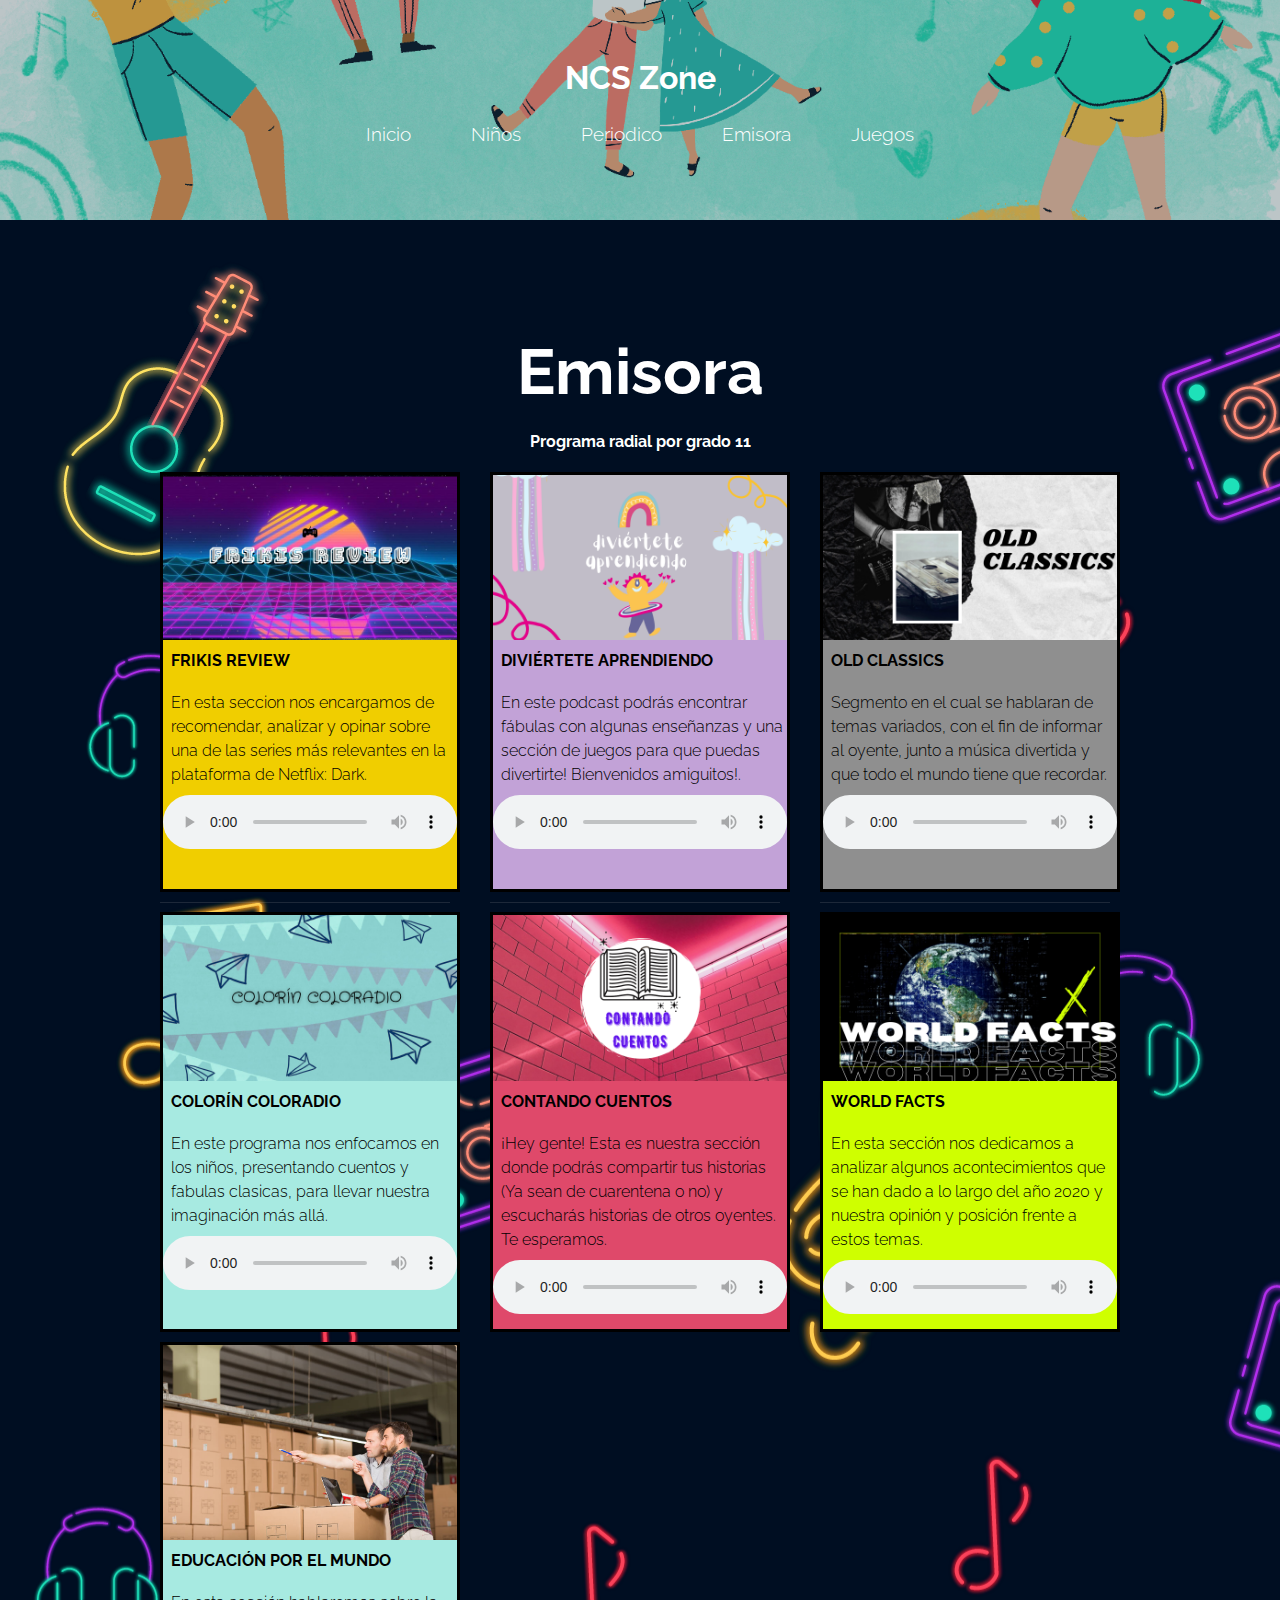
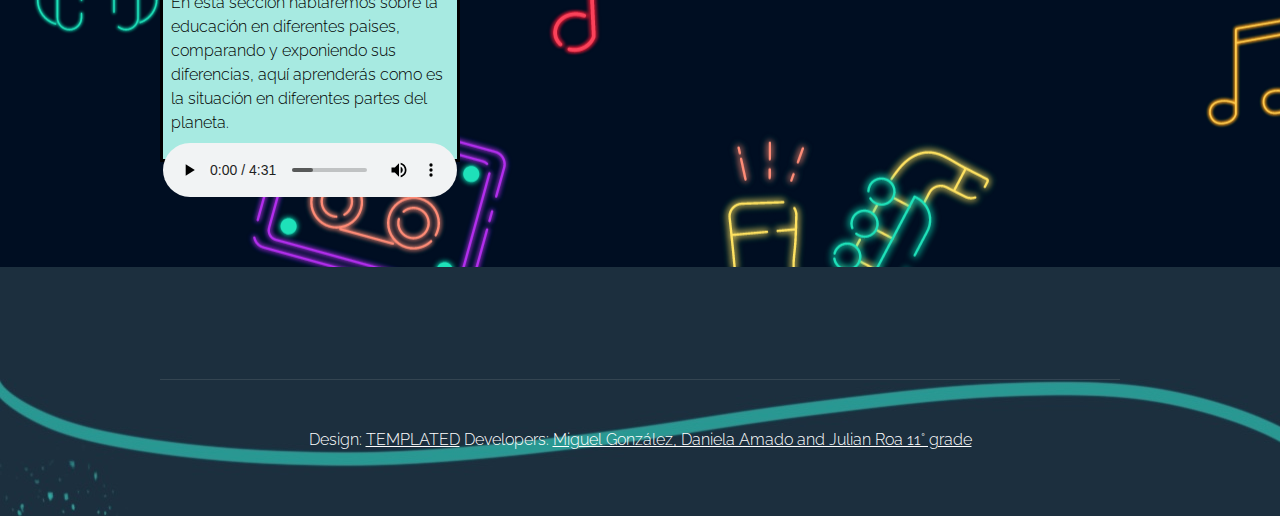
==== emisora.html @ d23f8a8c "quite un "al"" ====
<!DOCTYPE HTML>
<!--
	Horizons by TEMPLATED
	templated.co @templatedco
	Released for free under the Creative Commons Attribution 3.0 license (templated.co/license)
        Developer: Miguel Angel González Rodríguez
        Graphical Design: Daniela Amado Ramírez
-->
<html>
	<head>
		<title>NCS Zone</title>
		<link rel="icon" type="image/png" href="images/logo-nogales2-01.png" />
		<meta http-equiv="content-type" content="text/html; charset=utf-8" />
		<meta name="description" content="" />
		<meta name="keywords" content="" />
		<!--[if lte IE 8]><script src="css/ie/html5shiv.js"></script><![endif]-->
		<script src="js/jquery.min.js"></script>
		<script src="js/jquery.dropotron.min.js"></script>
		<script src="js/skel.min.js"></script>
		<script src="js/skel-layers.min.js"></script>
		<script src="js/init.js"></script>
		<noscript>
			<link rel="stylesheet" href="css/skel.css" />
			<link rel="stylesheet" href="css/style.css" />
		</noscript>
		<!--[if lte IE 8]><link rel="stylesheet" href="css/ie/v8.css" /><![endif]-->
	</head>
	<body class="left-sidebar">

		<!-- Header -->
			<div id="header">
				<div class="container">
						
					<!-- Logo -->
						<h1><a href="" id="logo">NCS Zone</a></h1>
					
					<!-- Nav -->
						<nav id="nav">
							<ul>
								<li><a href="https://ncszone.ml/">Inicio</a></li>
								<li><a href="niños">Niños</a></li>
								<li><a href="periodico">Periodico</a></li>
								<li><a href="emisora">Emisora</a></li>
								<li><a href="juegos">Juegos</a></li>
							</ul>
						</nav>

				</div>
			</div>

		<!-- Main -->
			<div id="main" class="wrapper style1" style="background: #fff url(../images/emisora.png);">
				<h2 align="center" style="font-size:4em; margin:0; color: #fff">Emisora</h2>
                                <h6 align="center" style="color: #fff">Programa radial por grado 11</h6>
				<div class="container">
					<div class="row">
						<div id="content" class="row">
                                                   <section class="6u" style="width:330px;">
                                                      <ul class="default">
                                                         <li>
                                                            <div style="background:#f0ce00; width:300px; height:420px; border: 3px solid; color: black;">
								    <img src="images/podcast1.png" style="width:294px">
                                                                    <h5 style="margin:0 0 1em 0.5em;">FRIKIS REVIEW</h5>
                                                                    <p style="margin:0 0 0.5em 0.5em;">En esta seccion nos encargamos de recomendar, analizar y opinar sobre una de las series más relevantes en la plataforma de Netflix: Dark.</p>
                                                                    <audio controls="" style="width:294px;">
                                                                       <source src="audios/frikis-review.mp3" type="audio/mp3">
                                                                    </audio>
						            </div>
                                                         </li>
                                                         <li>
                                                            <div style="background:#a7eae1; width:300px; height:420px; border: 3px solid; color: black;">
								    <img src="images/podcast4.png" style="width:294px">
                                                                    <h5 style="margin:0 0 1em 0.5em;">COLORÍN COLORADIO</h5>
                                                                    <p style="margin:0 0 0.5em 0.5em;">En este programa nos enfocamos en los niños, presentando cuentos y fabulas clasicas, para llevar nuestra imaginación más allá.</p>
                                                                    <audio controls="" style="width:294px;">
                                                                       <source src="audios/coloradio.mp3" type="audio/mp3">
                                                                    </audio>
						            </div>
                                                         </li>
                                                      </ul>
                                                   </section>
                                                   <section class="6u" style="width:330px;">
                                                      <ul class="default">
                                                         <li>
                                                            <div style="background:#c2a2d7; width:300px; height:420px; border: 3px solid; color: black;">
								    <img src="images/podcast2.png" style="width:294px">
                                                                    <h5 style="margin:0 0 1em 0.5em;">DIVIÉRTETE APRENDIENDO</h5>
                                                                    <p style="margin:0 0 0.5em 0.5em;">En este podcast podrás encontrar fábulas con algunas enseñanzas y una sección de juegos para que puedas divertirte! Bienvenidos amiguitos!.</p>
                                                                    <audio controls="" style="width:294px;">
                                                                       <source src="audios/diviertete-aprendiendo.mp3" type="audio/mp3">
                                                                    </audio>
						            </div>
                                                         </li>
                                                         <li>
                                                            <div style="background:#df496a; width:300px; height:420px; border: 3px solid; color: black;">
								    <img src="images/podcast5.png" style="width:294px">
                                                                    <h5 style="margin:0 0 1em 0.5em;">CONTANDO CUENTOS</h5>
                                                                    <p style="margin:0 0 0.5em 0.5em;">¡Hey gente! Esta es nuestra sección donde podrás compartir tus historias (Ya sean de cuarentena o no)  y escucharás historias de otros oyentes. Te esperamos.</p>
                                                                    <audio controls="" style="width:294px;">
                                                                       <source src="audios/cuentos.mp3" type="audio/mp3">
                                                                    </audio>
						            </div>
                                                         </li>
                                                      </ul>
                                                   </section>
                                                   <section class="6u" style="width:330px;">
                                                      <ul class="default">
                                                         <li>
                                                            <div style="background:#8f8f8f; width:300px; height:420px; border: 3px solid; color: black;">
								    <img src="images/podcast3.png" style="width:294px">
                                                                    <h5 style="margin:0 0 1em 0.5em;">OLD CLASSICS</h5>
                                                                    <p style="margin:0 0 0.5em 0.5em;">Segmento en el cual se hablaran de temas variados, con el fin de informar al oyente, junto a música divertida y que todo el mundo tiene que recordar.</p>
                                                                    <audio controls="" style="width:294px;">
                                                                       <source src="audios/classics.mp3" type="audio/mp3">
                                                                    </audio>
						            </div>
                                                         </li>
                                                         <li>
                                                            <div style="background:#cfff00; width:300px; height:420px; border: 3px solid; color: black;">
								    <img src="images/podcast6.png" style="width:294px">
                                                                    <h5 style="margin:0 0 1em 0.5em;">WORLD FACTS</h5>
                                                                    <p style="margin:0 0 0.5em 0.5em;">En esta sección nos dedicamos a analizar algunos acontecimientos que se han dado a lo largo del año 2020 y nuestra opinión y posición frente a estos temas.</p>
                                                                    <audio controls="" style="width:294px;">
                                                                       <source src="audios/world-facts.mp3" type="audio/mp3">
                                                                    </audio>
						            </div>
                                                         </li>
                                                      </ul>
                                                   </section>
                                                   <section class="6u" style="width:330px;">
                                                      <ul class="default">
                                                         <li>
                                                            <div style="background:#a7eae1; width:300px; height:420px; border: 3px solid; color: black;">
								    <img src="images/prueba.jpg" style="width:294px">
                                                                    <h5 style="margin:0 0 1em 0.5em;">EDUCACIÓN POR EL MUNDO</h5>
                                                                    <p style="margin:0 0 0.5em 0.5em;">En esta sección hablaremos sobre la educación en diferentes paises, comparando y exponiendo sus diferencias, aquí  aprenderás como es la situación en diferentes partes del planeta.</p>
                                                                    <audio controls="" style="width:294px;">
                                                                       <source src="audios/laura.mp3" type="audio/mp3">
                                                                    </audio>
						            </div>
                                                         </li>
                                                      </ul>
                                                   </section>
                                                </div>
					
					</div>
				</div>
			</div>

		<!-- Footer -->
			<div id="footer">
				<div class="container">

					<!-- Copyright -->
						<div class="copyright">
							Design: <a href="http://templated.co">TEMPLATED</a> Developers: <a>Miguel González, Daniela Amado and Julian Roa 11° grade</a>
						</div>

				</div>
			</div>

	</body>
</html>
---- css/skel.css ----
/* Resets (http://meyerweb.com/eric/tools/css/reset/ | v2.0 | 20110126 | License: none (public domain)) */

	html,body,div,span,applet,object,iframe,h1,h2,h3,h4,h5,h6,p,blockquote,pre,a,abbr,acronym,address,big,cite,code,del,dfn,em,img,ins,kbd,q,s,samp,small,strike,strong,sub,sup,tt,var,b,u,i,center,dl,dt,dd,ol,ul,li,fieldset,form,label,legend,table,caption,tbody,tfoot,thead,tr,th,td,article,aside,canvas,details,embed,figure,figcaption,footer,header,hgroup,menu,nav,output,ruby,section,summary,time,mark,audio,video{margin:0;padding:0;border:0;font-size:100%;font:inherit;vertical-align:baseline;}article,aside,details,figcaption,figure,footer,header,hgroup,menu,nav,section{display:block;}body{line-height:1;}ol,ul{list-style:none;}blockquote,q{quotes:none;}blockquote:before,blockquote:after,q:before,q:after{content:'';content:none;}table{border-collapse:collapse;border-spacing:0;}body{-webkit-text-size-adjust:none}

/* Box Model */

	*, *:before, *:after {
		-moz-box-sizing: border-box;
		-webkit-box-sizing: border-box;
		box-sizing: border-box;
	}

/* Container */

	body {
		/* min-width: (containers) */
		min-width: 1200px;
	}

	.container {
		margin-left: auto;
		margin-right: auto;
		
		/* width: (containers) */
		width: 1200px;
	}

	/* Modifiers */
	
		.container.small {
			/* width: (containers) * 0.75; */
			width: 900px;
		}

		.container.big {
			width: 100%;

			/* max-width: (containers) * 1.25; */
			max-width: 1500px;

			/* min-width: (containers); */
			min-width: 1200px;
		}

/* Grid */

	.\31 2u { width: 100% }
	.\31 1u { width: 91.6666666667% }
	.\31 0u { width: 83.3333333333% }
	.\39 u { width: 75% }
	.\38 u { width: 66.6666666667% }
	.\37 u { width: 58.3333333333% }
	.\36 u { width: 50% }
	.\35 u { width: 41.6666666667% }
	.\34 u { width: 33.3333333333% }
	.\33 u { width: 25% }
	.\32 u { width: 16.6666666667% }
	.\31 u { width: 8.3333333333% }
	.\-11u { margin-left: 91.6666666667% }
	.\-10u { margin-left: 83.3333333333% }
	.\-9u { margin-left: 75% }
	.\-8u { margin-left: 66.6666666667% }
	.\-7u { margin-left: 58.3333333333% }
	.\-6u { margin-left: 50% }
	.\-5u { margin-left: 41.6666666667% }
	.\-4u { margin-left: 33.3333333333% }
	.\-3u { margin-left: 25% }
	.\-2u { margin-left: 16.6666666667% }
	.\-1u { margin-left: 8.3333333333% }

	/* Rows */

		.row > * {
			float: left;
		}

		.row:after {
			content: '';
			display: block;
			clear: both;
			height: 0;
		}

		.row:first-child > * {
			padding-top: 0 !important;
		}

		/* Normal */

			.row > * {
				/* padding-left: (gutters) */
				padding-left: 40px;
			}

			.row + .row > * {
				/* padding: (gutters) 0 0 (gutters) */
				padding: 40px 0 0 40px;
			}

			.row {
				/* margin-left: -(gutters) */
				margin-left: -40px;
			}

		/* Flush */

			.row.flush > * {
				padding-left: 0;
			}

			.row + .row.flush > * {
				padding: 0;
			}

			.row.flush {
				margin-left: 0;
			}

		/* Quarter */

			.row.quarter > * {
				/* padding-left: (gutters * 0.25) */
				padding-left: 10px;
			}

			.row + .row.quarter > * {
				/* padding: (gutters * 0.25) 0 0 (gutters * 0.25) */
				padding: 10px 0 0 10px;
			}

			.row.quarter {
				/* margin-left: -(gutters * 0.25) */
				margin-left: -10px;
			}

		/* Half */

			.row.half > * {
				/* padding-left: (gutters * 0.5) */
				padding-left: 20px;
			}

			.row + .row.half > * {
				/* padding: (gutters * 0.5) 0 0 (gutters * 0.5) */
				padding: 20px 0 0 20px;
			}

			.row.half {
				/* margin-left: -(gutters * 0.5) */
				margin-left: -20px;
			}

		/* One and (a) Half */

			.row.oneandhalf > * {
				/* padding-left: (gutters * 1.5) */
				padding-left: 60px;
			}

			.row + .row.oneandhalf > * {
				/* padding: (gutters * 1.5) 0 0 (gutters * 1.5) */
				padding: 60px 0 0 60px;
			}

			.row.oneandhalf {
				/* margin-left: -(gutters * 1.5) */
				margin-left: -60px;
			}

		/* Double */

			.row.double > * {
				/* padding-left: (gutters * 2) */
				padding-left: 80px;
			}

			.row + .row.double > * {
				/* padding: (gutters * 2) 0 0 (gutters * 2) */
				padding: 80px 0 0 80px;
			}

			.row.double {
				/* margin-left: -(gutters * 2) */
				margin-left: -80px;
			}
---- css/style.css ----
/*
	Horizons by TEMPLATED
	templated.co @templatedco
	Released for free under the Creative Commons Attribution 3.0 license (templated.co/license)
*/
@import url("font-awesome.min.css");
@import url("http://fonts.googleapis.com/css?family=Raleway:100,200,300,400,500,600,700,800,900");

/* Basic */

	body {
		background: #222833;
	}

	body, input, select, textarea {
		color: #555555;
		font-family: 'Raleway', sans-serif;
		font-size: 13pt;
		font-weight: 300;
		line-height: 1.75em;
	}

	a {
		color: #3ac984;
		text-decoration: underline;
	}

		a:hover {
			text-decoration: none;
		}

	strong, b {
		font-weight: 700;
	}

	em, i {
		font-style: italic;
	}

	p, ul, ol, dl, table, blockquote {
		margin: 0 0 2em 0;
	}

	h1, h2, h3, h4, h5, h6 {
		color: inherit;
		font-weight: 700;
		line-height: 1.75em;
		margin-bottom: 1em;
	}

		h1 a, h2 a, h3 a, h4 a, h5 a, h6 a {
			color: inherit;
			text-decoration: none;
		}

	h2 {
		font-size: 1.5em;
	}

	h3 {
		font-size: 1.25em;
	}

	sub {
		font-size: 0.8em;
		position: relative;
		top: 0.5em;
	}

	sup {
		font-size: 0.8em;
		position: relative;
		top: -0.5em;
	}

	hr {
		border-top: solid 1px #888888;
		border: 0;
		margin-bottom: 1.5em;
	}

	blockquote {
		border-left: solid 0.5em #888888;
		font-style: italic;
		padding: 1em 0 1em 2em;
	}

	section.special, article.special {
		text-align: center;
	}

	header.major {
		padding-bottom: 4em;
	}

	header h2 {
		margin: 0;
		padding: 0;
		font-size: 3em;
		font-weight: 600;
	}

	header .byline {
		font-size: 1.6em;
	}

	footer > :last-child {
		margin-bottom: 0;
	}

	footer.major {
		padding-top: 3em;
	}

/* Form */

	input[type="text"],
	input[type="password"],
	input[type="email"],
	textarea {
		-moz-appearance: none;
		-webkit-appearance: none;
		-o-appearance: none;
		-ms-appearance: none;
		appearance: none;
		background: none;
		border: solid 1px #888888;
		color: inherit;
		display: block;
		outline: 0;
		padding: 0.75em;
		text-decoration: none;
		width: 100%;
	}

		input[type="text"]:focus,
		input[type="password"]:focus,
		input[type="email"]:focus,
		textarea:focus {
			border-color: #3ac984;
		}

	input[type="text"],
	input[type="password"],
	input[type="email"] {
		line-height: 1em;
	}

	::-webkit-input-placeholder {
		color: inherit;
		opacity: 0.5;
		position: relative;
		top: 3px;
	}

	:-moz-placeholder {
		color: inherit;
		opacity: 0.5;
	}

	::-moz-placeholder {
		color: inherit;
		opacity: 0.5;
	}

	:-ms-input-placeholder {
		color: inherit;
		opacity: 0.5;
	}

	.formerize-placeholder {
		color: rgba(85, 85, 85, 0.5) !important;
	}
/* Prueba */
        .cabeza{
		background: #333333 url("../images/fondo.GIF") no-repeat;
        }
        .segundo{
		background: #ececec url("../images/fondo2.jpg");
		padding: 6em 0;
		text-align: center;
        }
        .tercero{
		background: #fff url("../images/fondo1.jpg") no-repeat;
        }
        .copy{
		background: #ececec url("../images/fondo3.jpg") no-repeat;
        }
/* Image */

	.image {
		border: 0;
		position: relative;
	}

		.image.fit {
			display: block;
		}

			.image.fit img {
				display: block;
				width: 100%;
			}

		.image.feature {
			display: block;
			margin: 0 0 2em 0;
		}

			.image.feature img {
				display: block;
				width: 100%;
			}

/* Icon */

	.icon {
		position: relative;
	}

		.icon:before {
			content: "";
			-moz-osx-font-smoothing: grayscale;
			-webkit-font-smoothing: antialiased;
			font-family: FontAwesome;
			font-style: normal;
			font-weight: normal;
			text-transform: none !important;
		}

		.icon > .label {
			display: none;
		}

/* Lists */

	ol.default {
		list-style: decimal;
		padding-left: 1.25em;
	}

		ol.default li {
			padding-left: 0.25em;
		}

	ul {
		margin: 0;
		padding: 0;
	}

		ul.default {
			list-style: none;
		}

			ul.default li {
				display: block;
				padding: 0.60em 0;
				border-top: 1px solid;
				border-color: rgba(192, 192, 192, 0.15);
			}

			ul.default > :first-child {
				padding-top: 0;
				border-top: none;
			}

		ul.icons {
			cursor: default;
		}

			ul.icons li {
				display: inline-block;
				line-height: 1em;
				padding-left: 0.5em;
			}

				ul.icons li:first-child {
					padding-left: 0;
				}

		ul.actions {
			cursor: default;
		}

			ul.actions:last-child {
				margin-bottom: 0;
			}

			ul.actions li {
				display: inline-block;
				padding: 0 0 0 1.5em;
			}

				ul.actions li:first-child {
					padding: 0;
				}

			ul.actions.vertical li {
				display: block;
				padding: 1.5em 0 0 0;
			}

				ul.actions.vertical li:first-child {
					padding: 0;
				}

		ul.contact li {
			padding: 1.05em 0;
			border-top: 1px solid;
			border-color: rgba(192, 192, 192, 0.15);
		}

			ul.contact li > span {
				display: inline-block;
			}

			ul.contact li .address, ul.contact li .mail, ul.contact li .phone {
				float: left;
				width: 100px;
				font-weight: 600;
			}

		ul.contact > :first-child {
			padding-top: 0;
			border-top: none;
		}

		ul.style li {
			clear: both;
			display: block;
			padding-top: 3em;
		}

		ul.style > :first-child {
			padding-top: 0;
		}

		ul.style h3 {
			display: block;
			margin: 0;
			padding-bottom: 0.50em;
			font-size: 1.1em;
			font-weight: 700;
			color: #404040;
		}

		ul.style .fa {
			float: left;
			display: inline-block;
			width: 80px;
			height: 80px;
			margin-right: 1em;
			background: #3ac984;
			line-height: 80px;
			text-align: center;
			border-radius: 10px;
			font-size: 2em;
			color: white;
		}

		ul.list {
			list-style: none;
		}

			ul.list li {
				display: block;
				padding: 0.60em 0;
				border-top: 1px solid;
				border-color: red;
			}

			ul.list > :first-child {
				padding-top: 0;
				border-top: none;
			}

/* Tables */

	table {
		width: 100%;
	}

		table.default {
			width: 100%;
		}

			table.default tbody tr {
				border-bottom: solid 1px #888888;
			}

			table.default td {
				padding: 0.5em 1em 0.5em 1em;
			}

			table.default th {
				font-weight: 700;
				padding: 0.5em 1em 0.5em 1em;
				text-align: left;
			}

			table.default thead {
				background: #555555;
				color: #fff;
			}

/* Button */

	input[type="submit"],
	input[type="reset"],
	input[type="button"],
	.button {
		-moz-appearance: none;
		-webkit-appearance: none;
		-o-appearance: none;
		-ms-appearance: none;
		appearance: none;
		-moz-transition: background-color 0.2s ease-in-out;
		-webkit-transition: background-color 0.2s ease-in-out;
		-o-transition: background-color 0.2s ease-in-out;
		-ms-transition: background-color 0.2s ease-in-out;
		transition: background-color 0.2s ease-in-out;
		background: #24e0b8;
		border-radius: 40px;
		border: 0;
		color: white;
		cursor: pointer;
		display: inline-block;
		padding: 0.80em 2em;
		text-align: center;
		text-decoration: none;
		font-size: 1.4em;
		font-weight: 600;
		min-width: 10em;
	}

		input[type="submit"]:hover,
		input[type="reset"]:hover,
		input[type="button"]:hover,
		.button:hover {
			background-color: #32b777;
		}

		input[type="submit"].fit,
		input[type="reset"].fit,
		input[type="button"].fit,
		.button.fit {
			width: 100%;
		}

		input[type="submit"].small,
		input[type="reset"].small,
		input[type="button"].small,
		.button.small {
			font-size: 0.8em;
		}

/* Wrapper */

	.wrapper.style1 {
		background: #fff url("../images/emisora.png") no-repeat;
	}

	.wrapper.style2 {
		background: #ececec;
		padding: 6em 0;
		text-align: center;
	}

	.wrapper.style3 {
		padding: 2em 0 3.5em 0;
		background: #ececec;
	}

		.wrapper.style3 span {
			display: inline-block;
			padding-top: 0.80em;
			font-size: 2em;
			font-weight: 600;
		}

		.wrapper.style3 .button {
			float: right;
		}

/* Header */

	#header {
		background: #333333 url("../images/fondo.GIF") no-repeat;
		background-size: cover;
		color: #fff;
		padding: 6em 0;
		text-align: center;
		background-position: 0% 65%;
		position: relative;
	}

		#header:before {
			content: '';
			position: absolute;
			left: 0;
			top: 0;
			width: 100%;
			height: 100%;
			background: rgba(16, 32, 48, 0.25);
		}

		#header > * {
			position: relative;
			z-index: 1;
		}

	.homepage #header {
		padding: 8em 0;
		background-position: center;
	}

	#logo {
		font-size: 2em;
	}

	#nav > ul {
		margin: 0;
	}

		#nav > ul > li {
			border-radius: 10px 10px 0 0;
			display: inline-block;
			margin-left: 0.5em;
			padding: 0.5em 1.5em;
		}

			#nav > ul > li a {
				color: #FFF;
				text-decoration: none;
				font-size: 1.2em;
			}

			#nav > ul > li:first-child {
				margin-left: 0;
			}

			#nav > ul > li:hover a {
				color: #fff;
			}

			#nav > ul > li.active {
				background: #3ac984;
			}

				#nav > ul > li.active a {
					color: white;
				}

			#nav > ul > li > ul {
				display: none;
			}

/* Dropotron */

	.dropotron {
		margin-top: -2px;
		background: #3ac984;
		border-radius: 10px;
		color: white;
		min-width: 12em;
		padding: 1em 0;
	}

		.dropotron > li {
			line-height: 2em;
			padding: 0 1em;
		}

			.dropotron > li > a {
				color: #FFF;
				text-decoration: none;
			}

			.dropotron > li.active > a, .dropotron > li:hover > a {
				color: #FFF;
			}

		.dropotron.level-0 {
			border-radius: 0 10px 10px 10px;
			font-size: 1em;
		}

/* Banner */

	#banner {
		text-align: center;
		padding: 4em 0 0 0;
	}

		#banner .major h2 {
			font-size: 3.5em;
		}

		#banner .major .byline {
			display: block;
			margin: 0em 2em;
			line-height: 1.6em;
			font-size: 1.5em;
		}
		
		#banner a {
			color: inherit;
		}

/* Main */

	.no-sidebar #main .major, .left-sidebar #main .major, .right-sidebar #main .major {
		text-align: left;
	}

	.homepage #main .major {
		text-align: center;
	}

	#main {
		padding: 6em 0;
	}

		#main .sidebar .major {
			padding-bottom: 2em;
		}

			#main .sidebar .major h2 {
				font-size: 1.8em;
			}

		#main .sidebar .default li {
			border-color: #cdcdcd;
		}

		#main .sidebar .default a {
			color: #464646;
		}

		#main .sidebar > :first-child {
			margin-bottom: 3em;
		}

/* Footer */

	#footer {
		padding: 4em 0;
		color: #fff;
		background: #ececec url("../images/fondo3.jpg") no-repeat;
	}

		#footer .major h2 {
			font-size: 2em;
			color: #FFF;
		}

		#footer .major .byline {
			font-size: 1.1em;
		}

		#footer .copyright {
			margin-top: 3em;
			padding-top: 3em;
			border-top: 1px solid;
			border-color: rgba(192, 192, 192, 0.15);
			text-align: center;
			color: inherit;
		}

		#footer a {
			color: inherit;
		}
---- css/ie/v8.css ----
/*
	Horizons by TEMPLATED
	templated.co @templatedco
	Released for free under the Creative Commons Attribution 3.0 license (templated.co/license)
*/

	.button {
		position: relative;
		-ms-behavior: url("css/ie/PIE.htc");
	}

	ul.style .fa {
		position: relative;
		-ms-behavior: url("css/ie/PIE.htc");
	}

	#nav > ul > li {
		position: relative;
		-ms-behavior: url("css/ie/PIE.htc");
	}

/* Dropotron */

	.dropotron {
		position: relative;
		-ms-behavior: url("css/ie/PIE.htc");
	}

		.dropotron.level-0 {
			position: relative;
			-ms-behavior: url("css/ie/PIE.htc");
		}
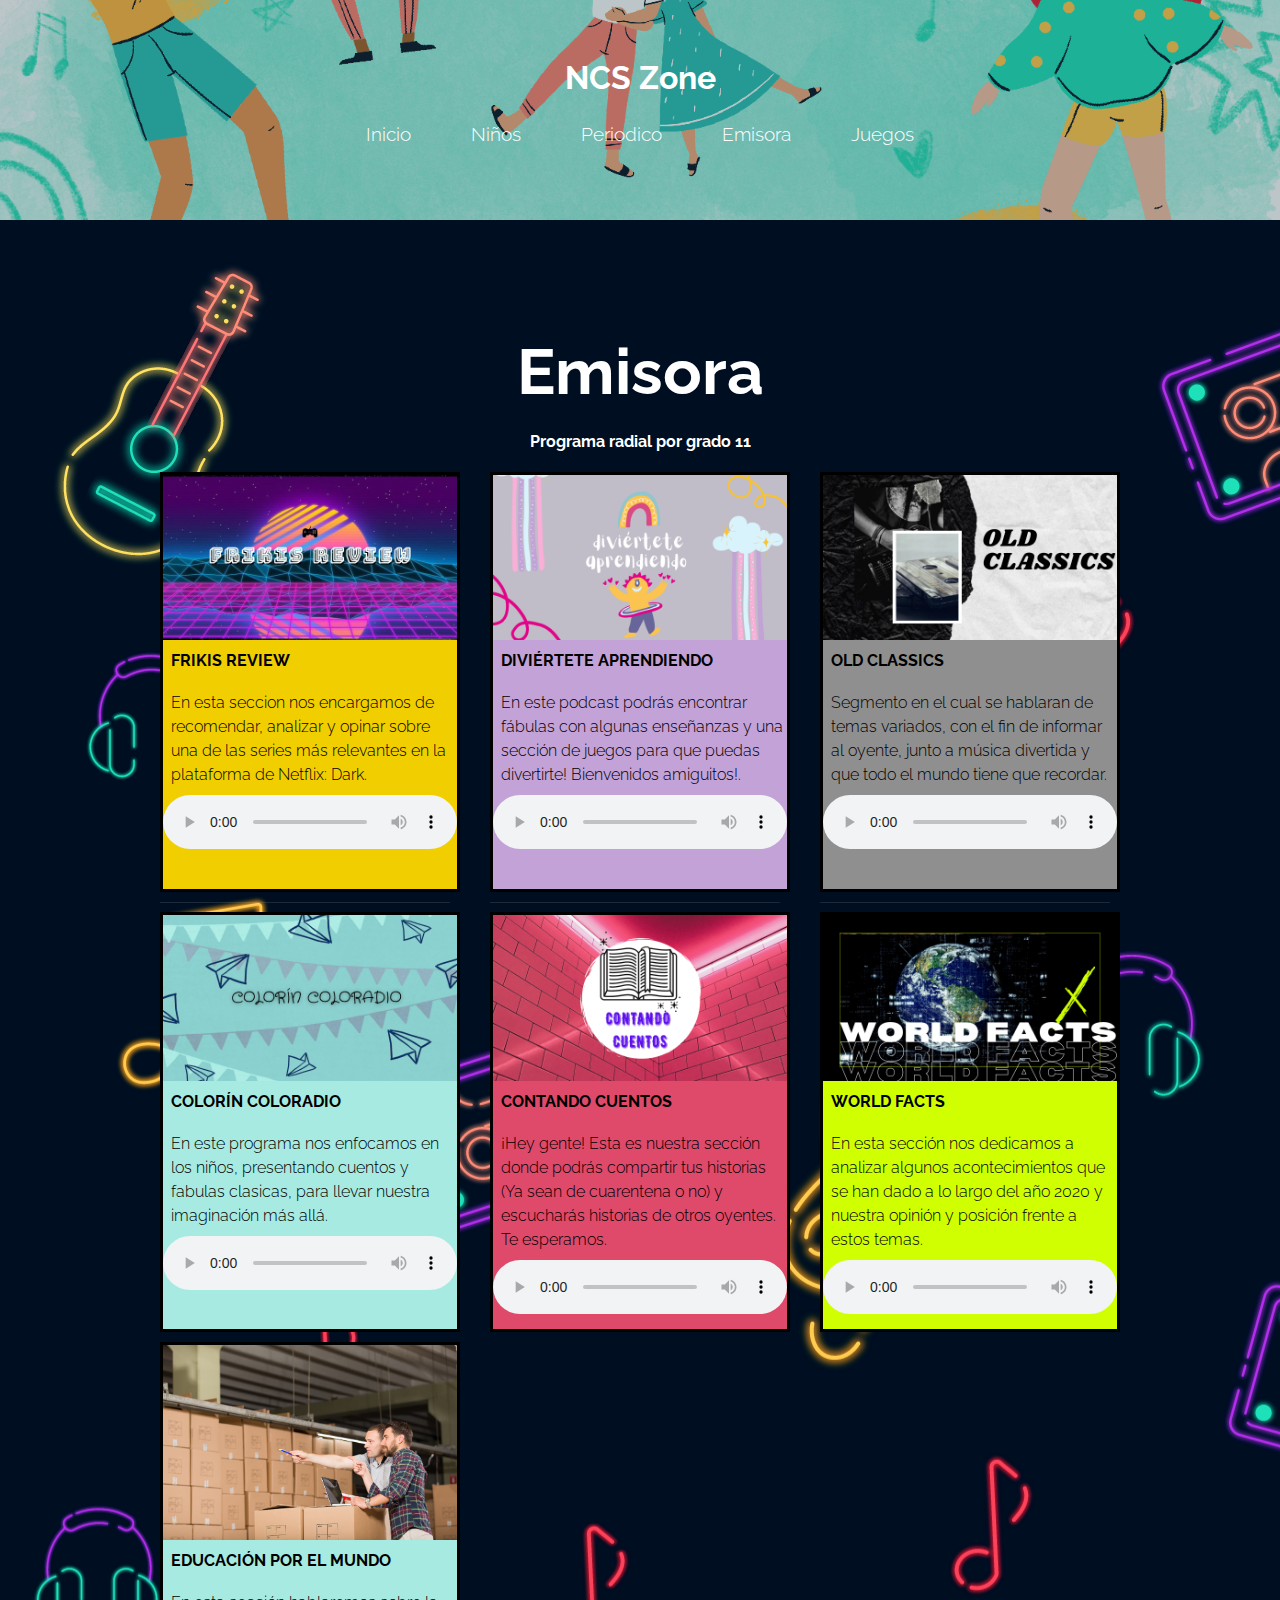
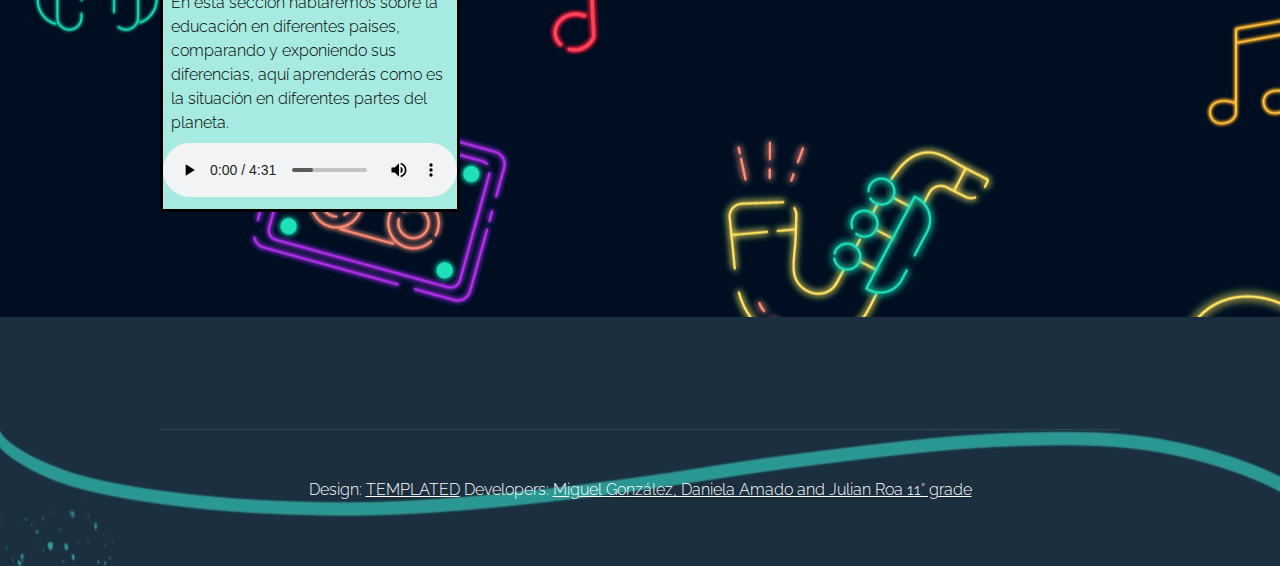
==== commit ae206c5a: "cambie el tamaño de el de laura" ====
--- a/emisora.html
+++ b/emisora.html
@@ -130,7 +130,7 @@
                                                    <section class="6u" style="width:330px;">
                                                       <ul class="default">
                                                          <li>
-                                                            <div style="background:#a7eae1; width:300px; height:420px; border: 3px solid; color: black;">
+                                                            <div style="background:#a7eae1; width:300px; height:470px; border: 3px solid; color: black;">
 								    <img src="images/prueba.jpg" style="width:294px">
                                                                     <h5 style="margin:0 0 1em 0.5em;">EDUCACIÓN POR EL MUNDO</h5>
                                                                     <p style="margin:0 0 0.5em 0.5em;">En esta sección hablaremos sobre la educación en diferentes paises, comparando y exponiendo sus diferencias, aquí  aprenderás como es la situación en diferentes partes del planeta.</p>
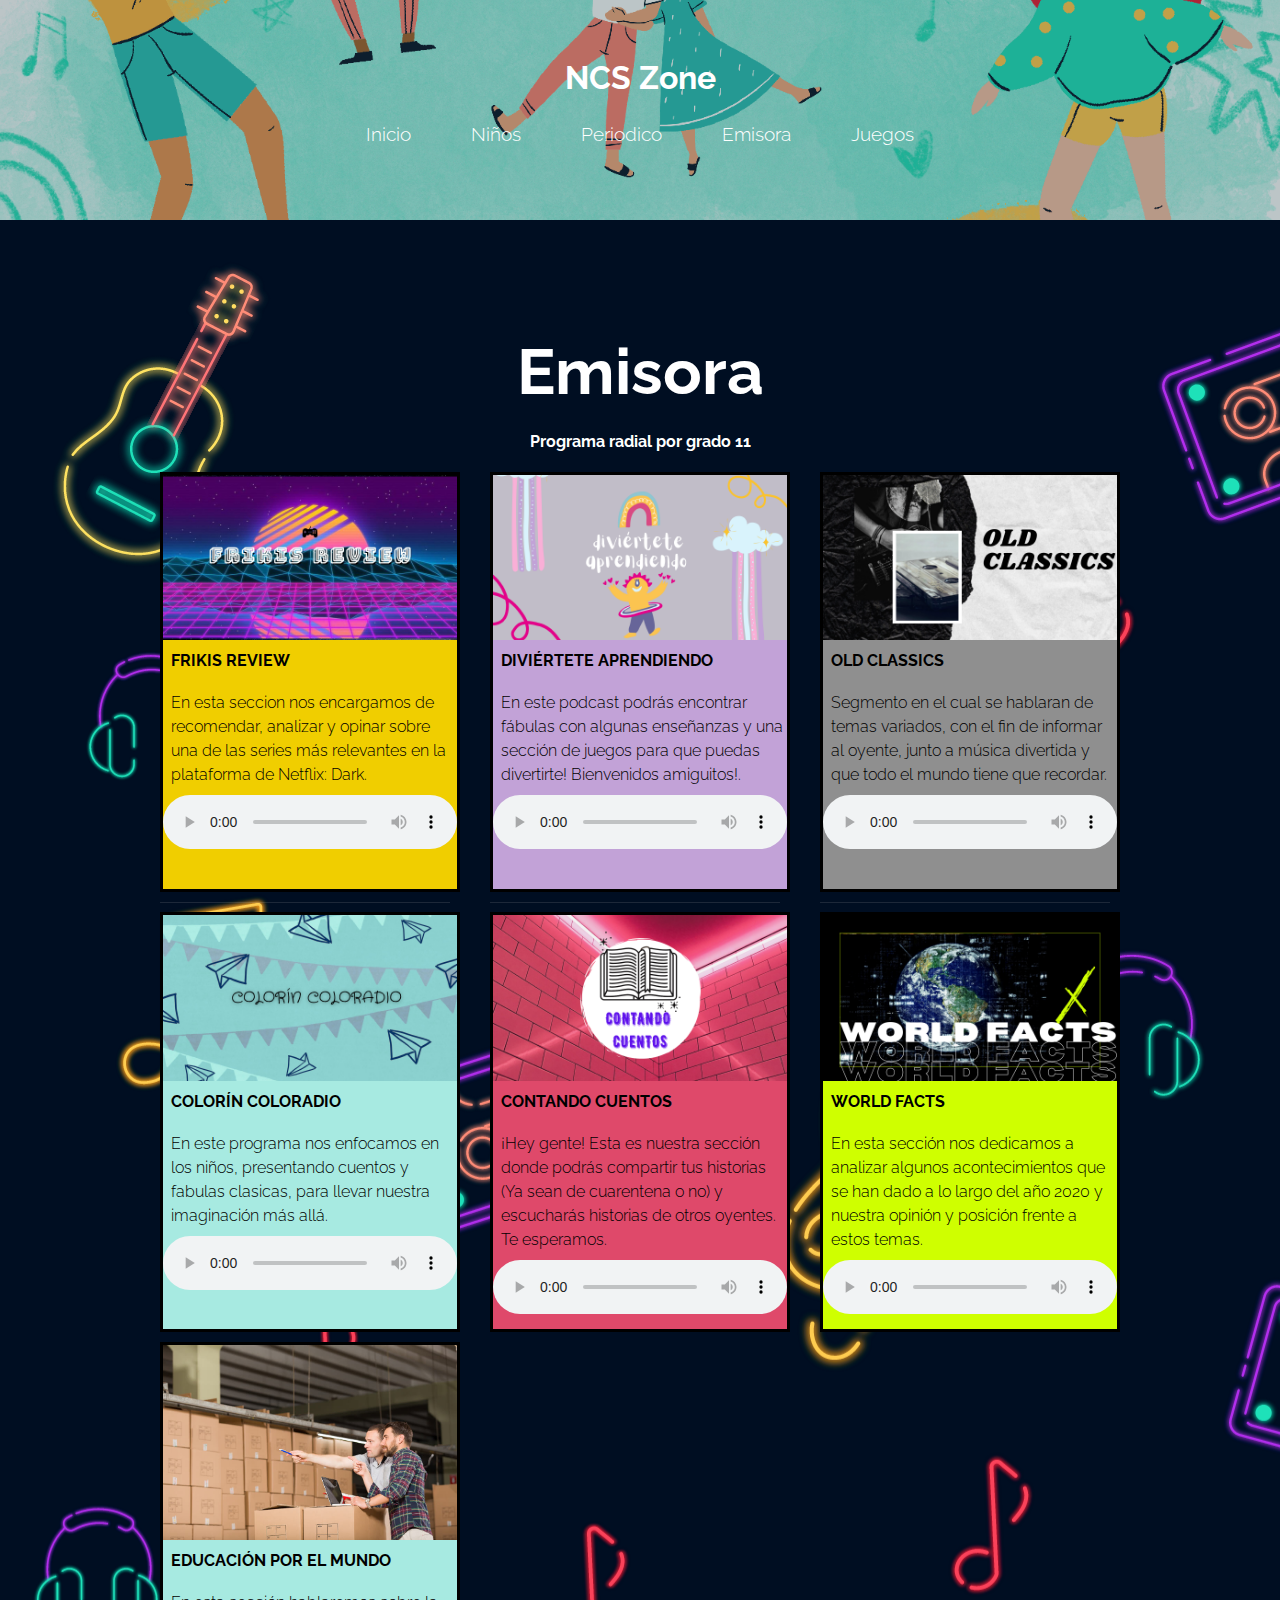
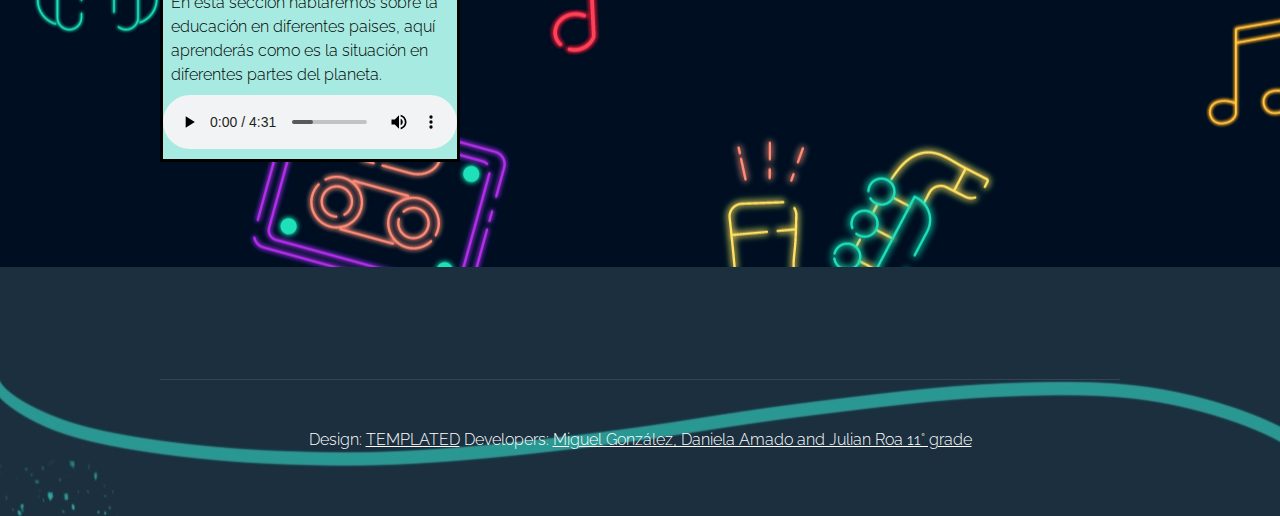
==== commit 946b98ba: "p mas corto" ====
--- a/emisora.html
+++ b/emisora.html
@@ -130,10 +130,10 @@
                                                    <section class="6u" style="width:330px;">
                                                       <ul class="default">
                                                          <li>
-                                                            <div style="background:#a7eae1; width:300px; height:470px; border: 3px solid; color: black;">
+                                                            <div style="background:#a7eae1; width:300px; height:420px; border: 3px solid; color: black;">
 								    <img src="images/prueba.jpg" style="width:294px">
                                                                     <h5 style="margin:0 0 1em 0.5em;">EDUCACIÓN POR EL MUNDO</h5>
-                                                                    <p style="margin:0 0 0.5em 0.5em;">En esta sección hablaremos sobre la educación en diferentes paises, comparando y exponiendo sus diferencias, aquí  aprenderás como es la situación en diferentes partes del planeta.</p>
+                                                                    <p style="margin:0 0 0.5em 0.5em;">En esta sección hablaremos sobre la educación en diferentes paises, aquí  aprenderás como es la situación en diferentes partes del planeta.</p>
                                                                     <audio controls="" style="width:294px;">
                                                                        <source src="audios/laura.mp3" type="audio/mp3">
                                                                     </audio>
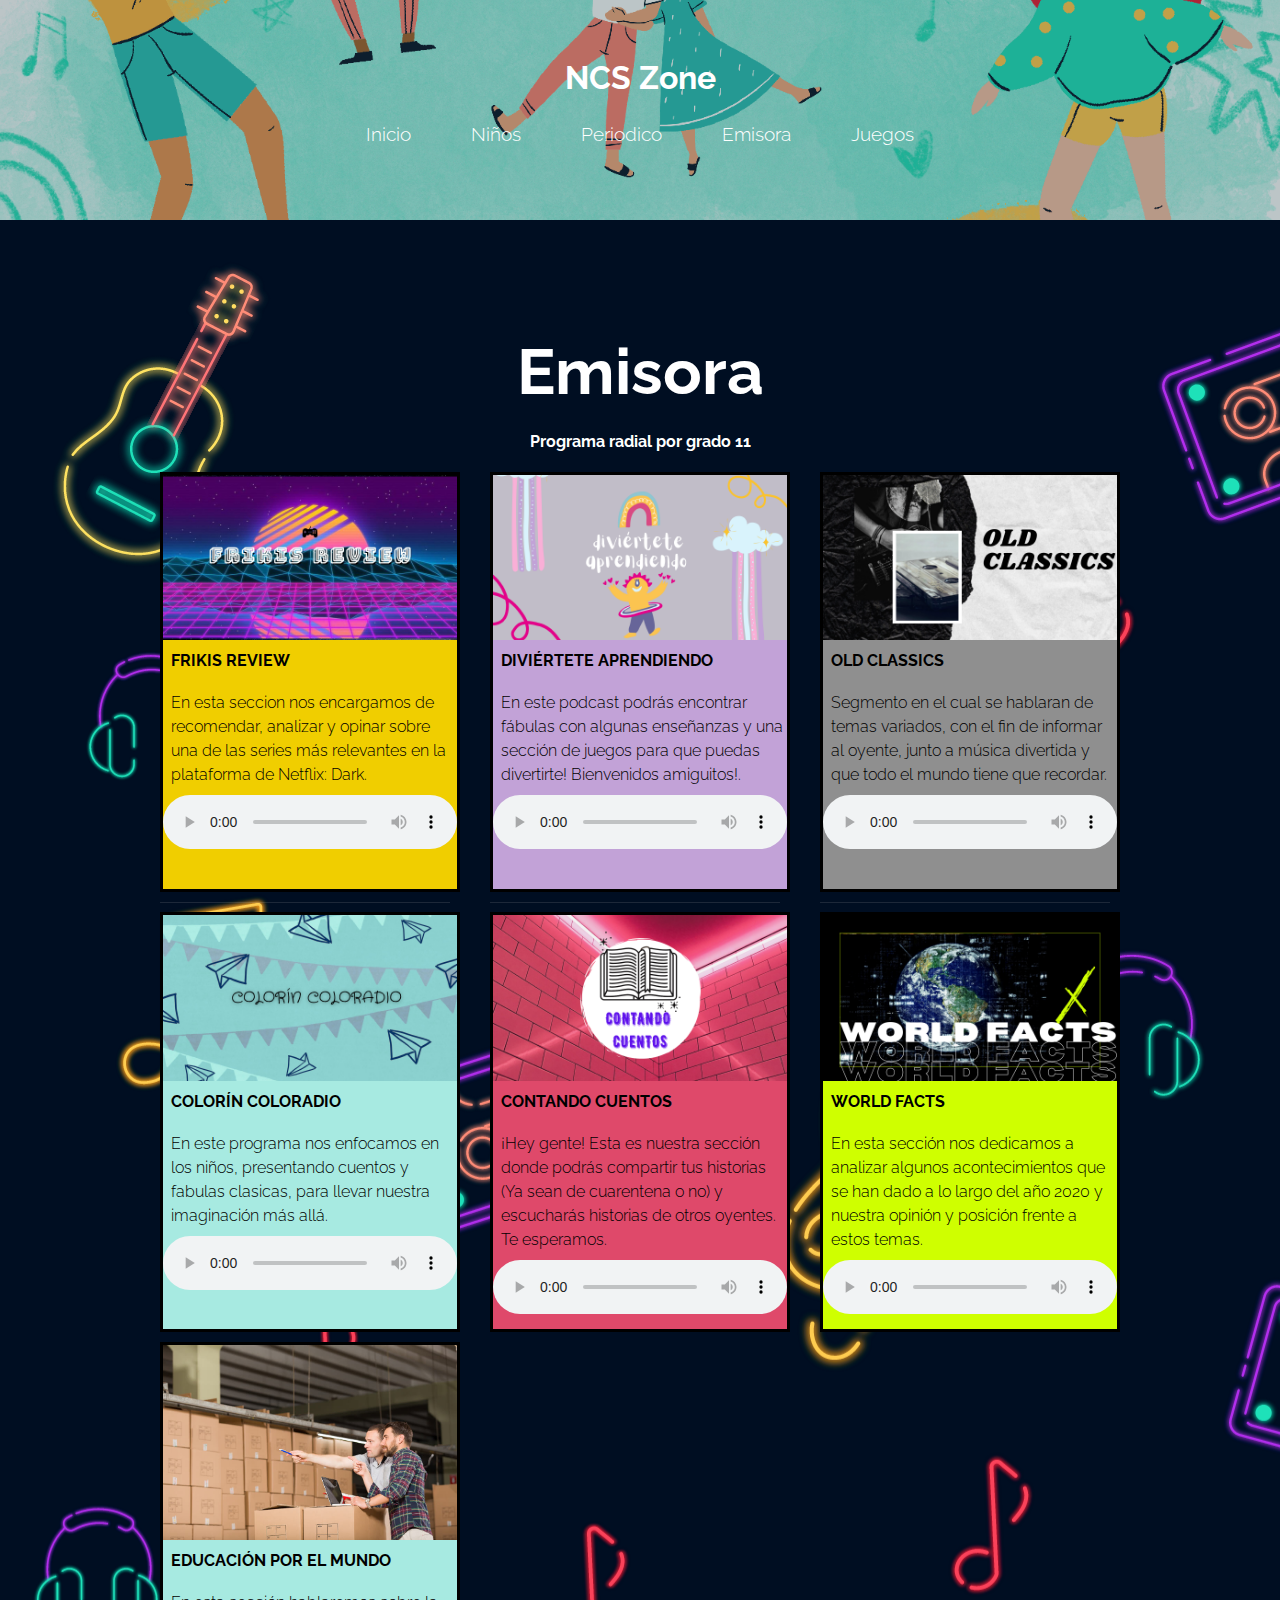
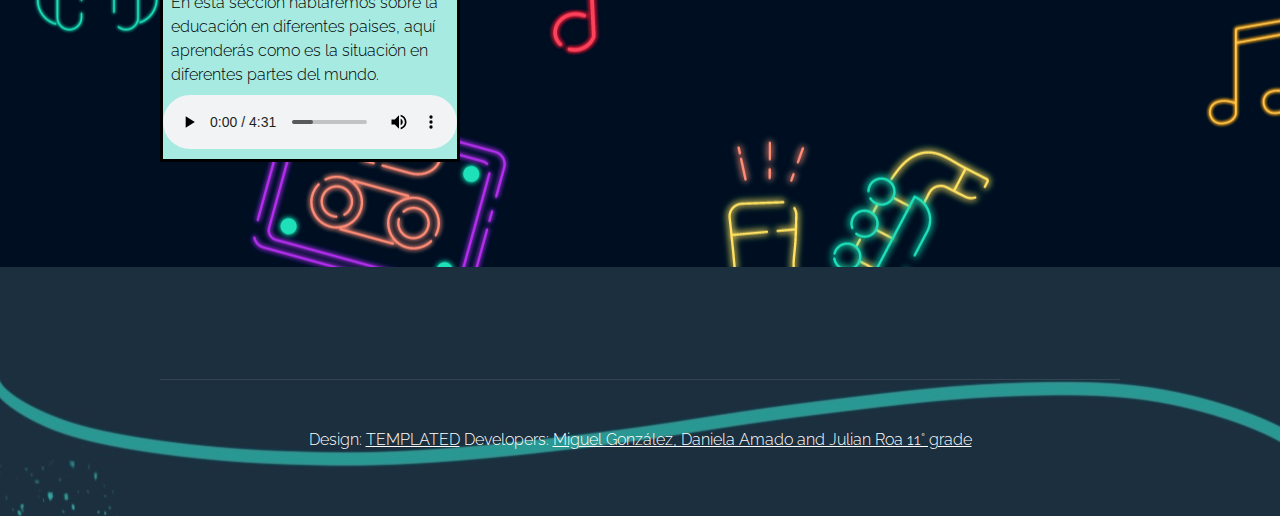
==== commit 34e8cef0: "planeta->mundo" ====
--- a/emisora.html
+++ b/emisora.html
@@ -133,7 +133,7 @@
                                                             <div style="background:#a7eae1; width:300px; height:420px; border: 3px solid; color: black;">
 								    <img src="images/prueba.jpg" style="width:294px">
                                                                     <h5 style="margin:0 0 1em 0.5em;">EDUCACIÓN POR EL MUNDO</h5>
-                                                                    <p style="margin:0 0 0.5em 0.5em;">En esta sección hablaremos sobre la educación en diferentes paises, aquí  aprenderás como es la situación en diferentes partes del planeta.</p>
+                                                                    <p style="margin:0 0 0.5em 0.5em;">En esta sección hablaremos sobre la educación en diferentes paises, aquí  aprenderás como es la situación en diferentes partes del mundo.</p>
                                                                     <audio controls="" style="width:294px;">
                                                                        <source src="audios/laura.mp3" type="audio/mp3">
                                                                     </audio>
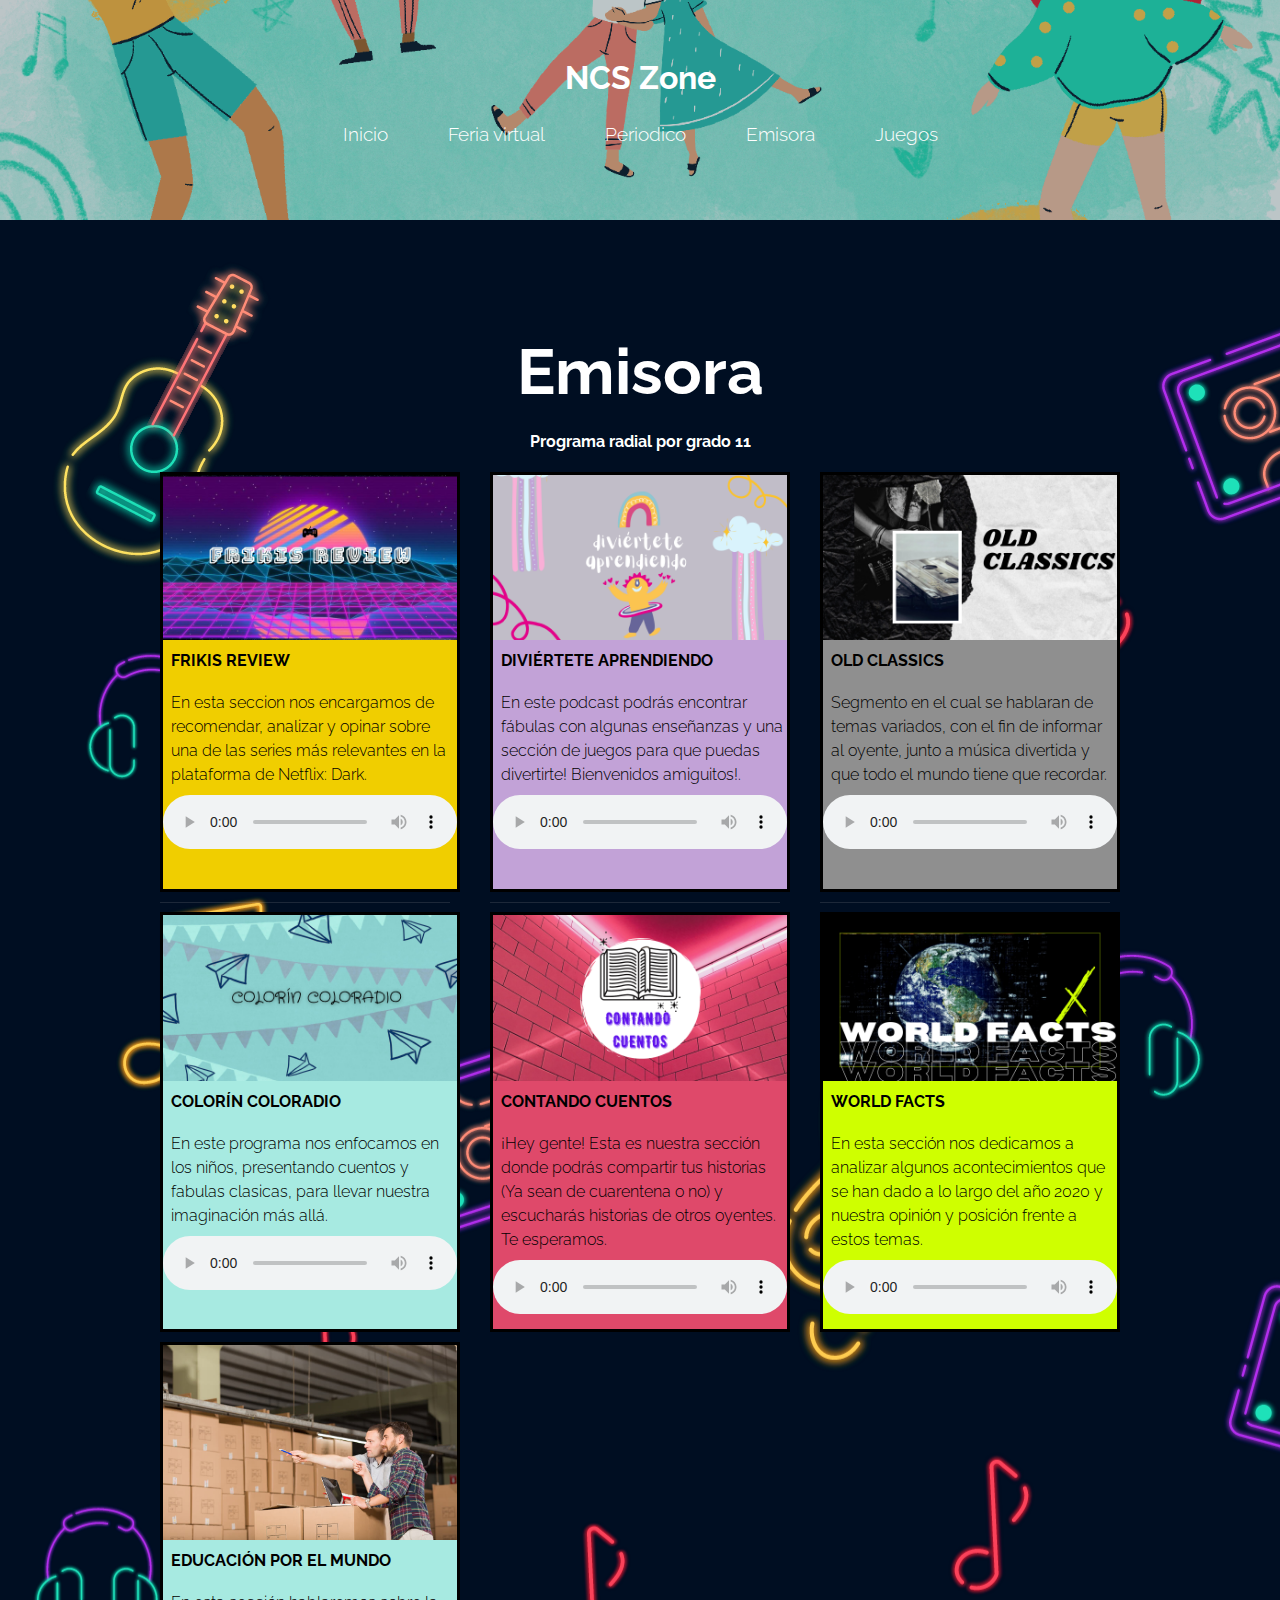
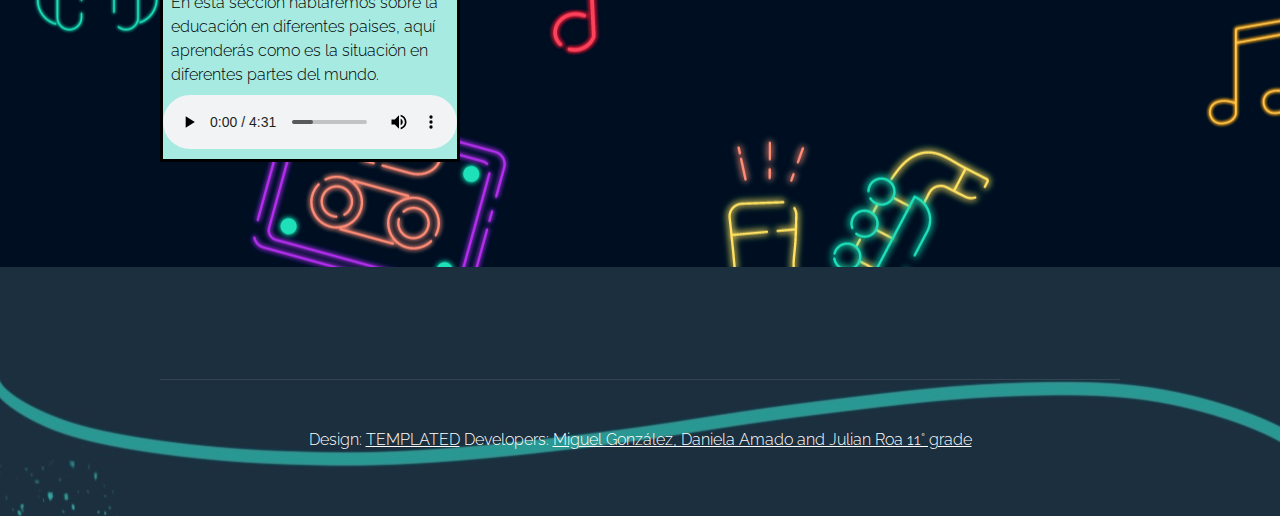
==== commit 44ecd495: "edité lo de niños" ====
--- a/emisora.html
+++ b/emisora.html
@@ -38,7 +38,7 @@
 						<nav id="nav">
 							<ul>
 								<li><a href="https://ncszone.ml/">Inicio</a></li>
-								<li><a href="niños">Niños</a></li>
+								<li><a href="feria-virtual">Feria virtual</a></li>
 								<li><a href="periodico">Periodico</a></li>
 								<li><a href="emisora">Emisora</a></li>
 								<li><a href="juegos">Juegos</a></li>
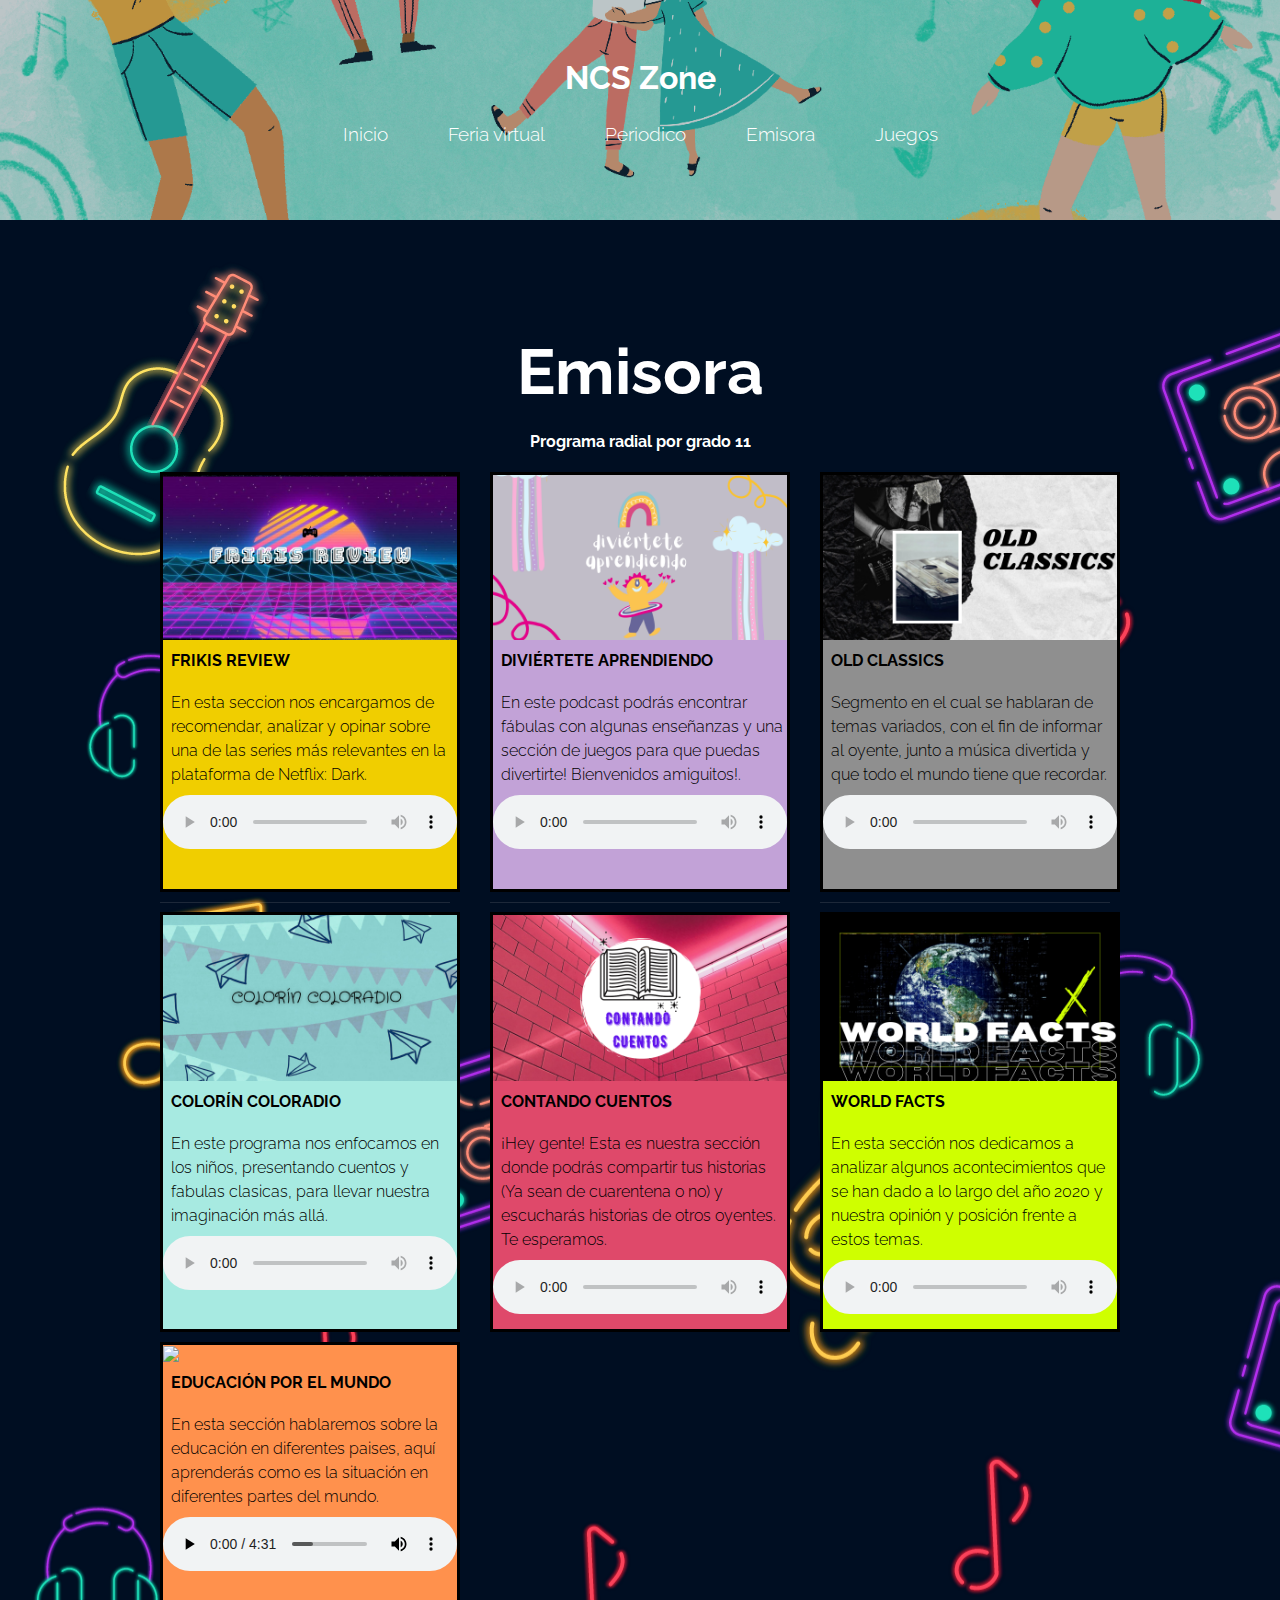
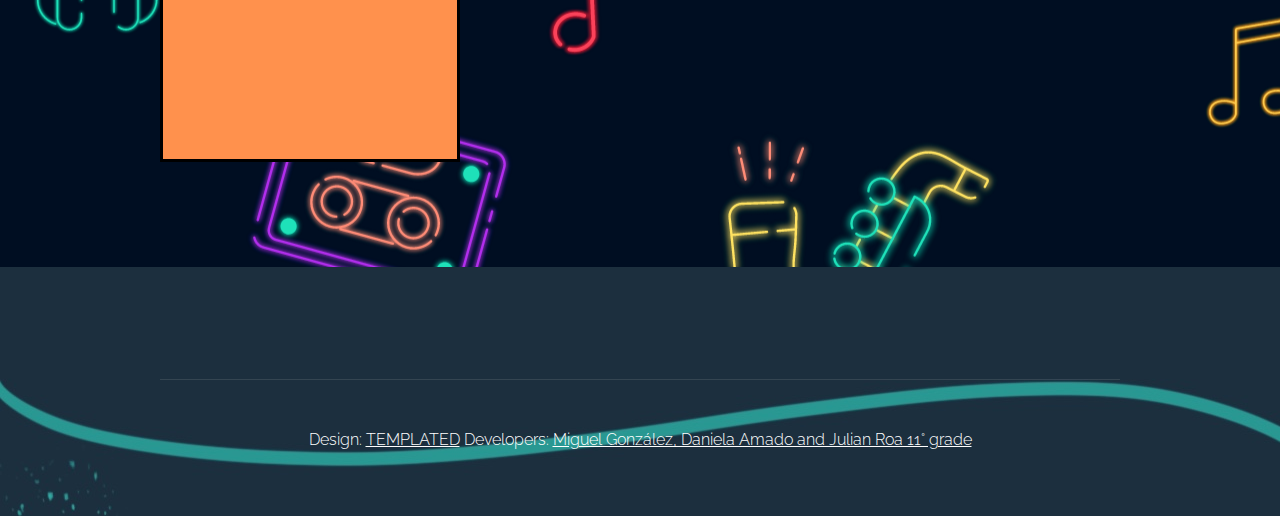
==== commit 376d0bbe: "cambié la foto de educacion por el mundo" ====
--- a/emisora.html
+++ b/emisora.html
@@ -130,8 +130,8 @@
                                                    <section class="6u" style="width:330px;">
                                                       <ul class="default">
                                                          <li>
-                                                            <div style="background:#a7eae1; width:300px; height:420px; border: 3px solid; color: black;">
-								    <img src="images/prueba.jpg" style="width:294px">
+                                                            <div style="background:#ff914d; width:300px; height:420px; border: 3px solid; color: black;">
+								    <img src="images/podcast7.png" style="width:294px">
                                                                     <h5 style="margin:0 0 1em 0.5em;">EDUCACIÓN POR EL MUNDO</h5>
                                                                     <p style="margin:0 0 0.5em 0.5em;">En esta sección hablaremos sobre la educación en diferentes paises, aquí  aprenderás como es la situación en diferentes partes del mundo.</p>
                                                                     <audio controls="" style="width:294px;">
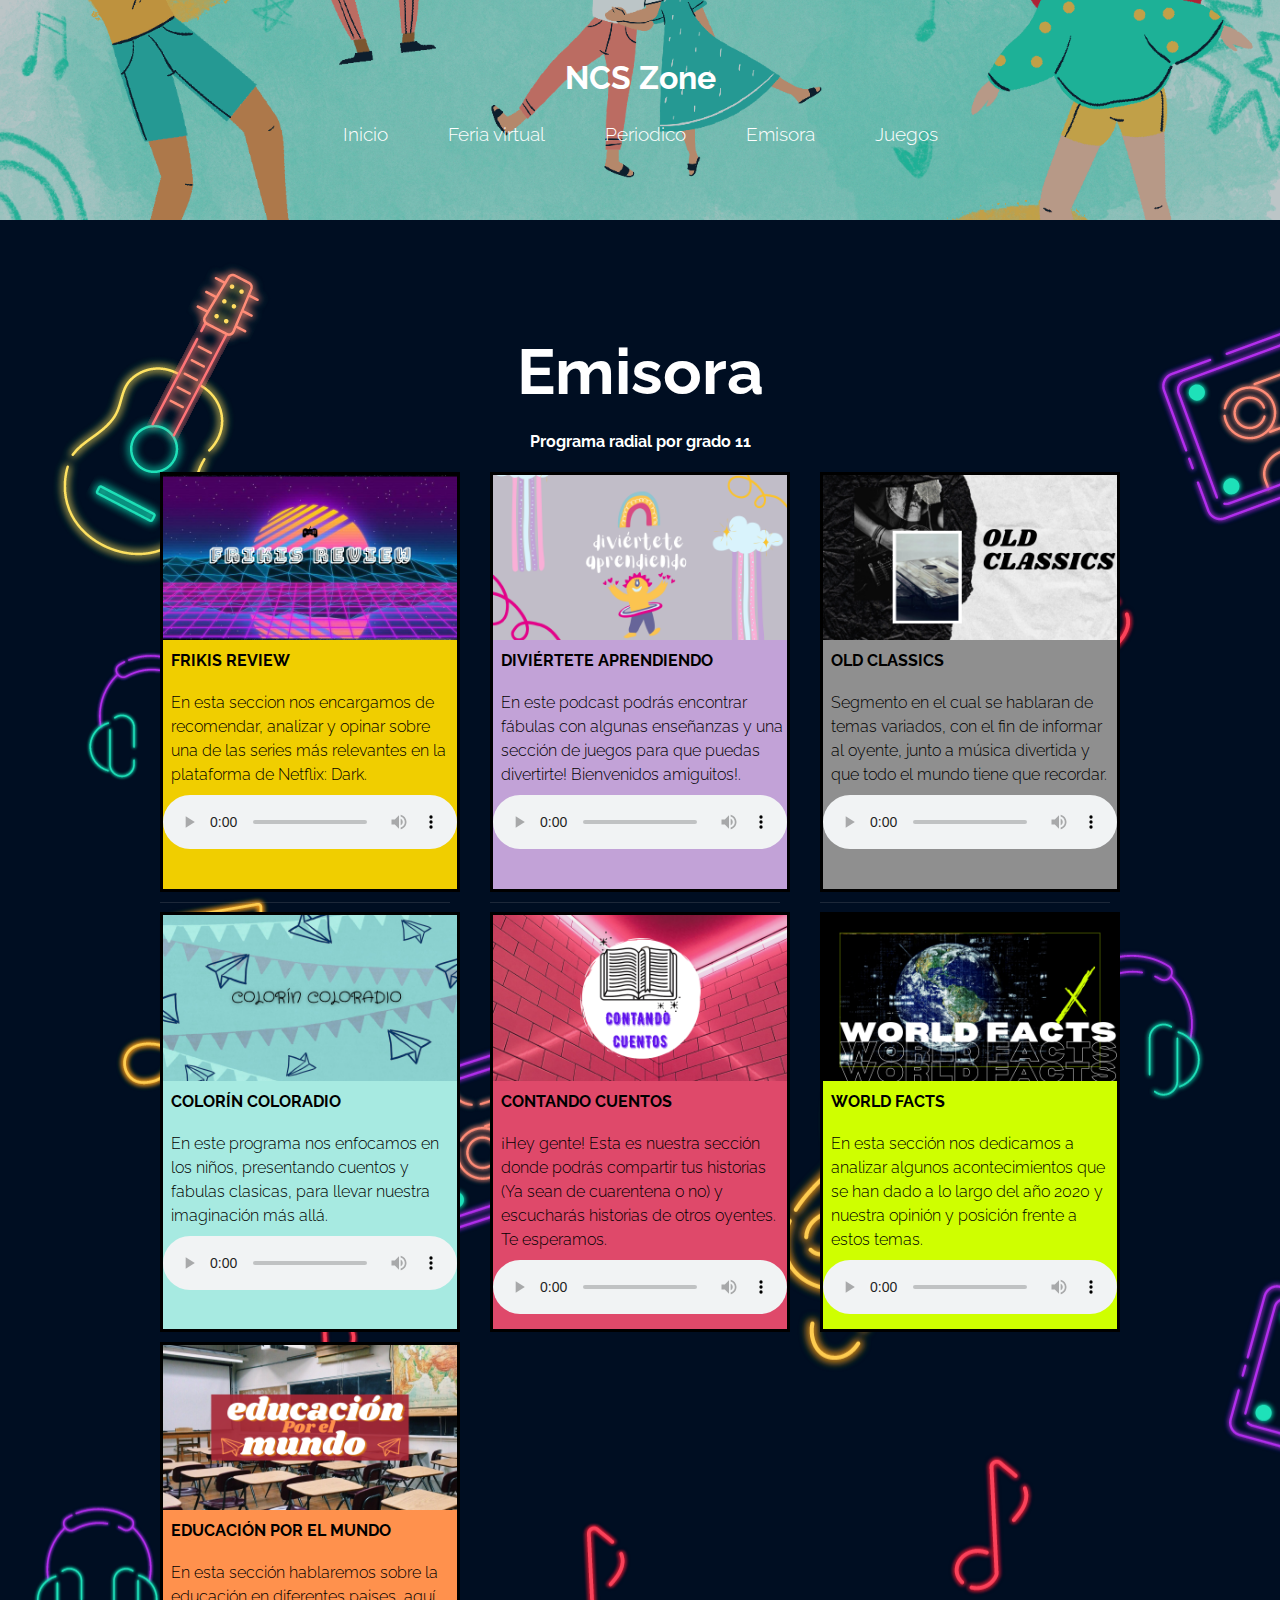
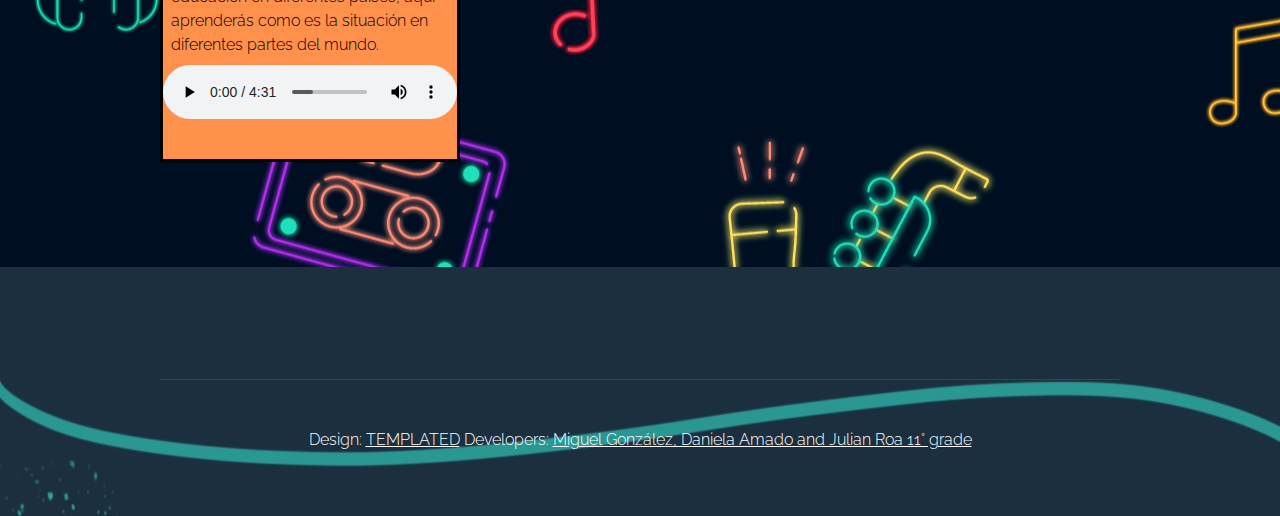
==== commit 9477cce6: "foto" ====
--- a/emisora.html
+++ b/emisora.html
@@ -131,7 +131,7 @@
                                                       <ul class="default">
                                                          <li>
                                                             <div style="background:#ff914d; width:300px; height:420px; border: 3px solid; color: black;">
-								    <img src="images/podcast7.png" style="width:294px">
+								    <img src="images/world.png" style="width:294px">
                                                                     <h5 style="margin:0 0 1em 0.5em;">EDUCACIÓN POR EL MUNDO</h5>
                                                                     <p style="margin:0 0 0.5em 0.5em;">En esta sección hablaremos sobre la educación en diferentes paises, aquí  aprenderás como es la situación en diferentes partes del mundo.</p>
                                                                     <audio controls="" style="width:294px;">
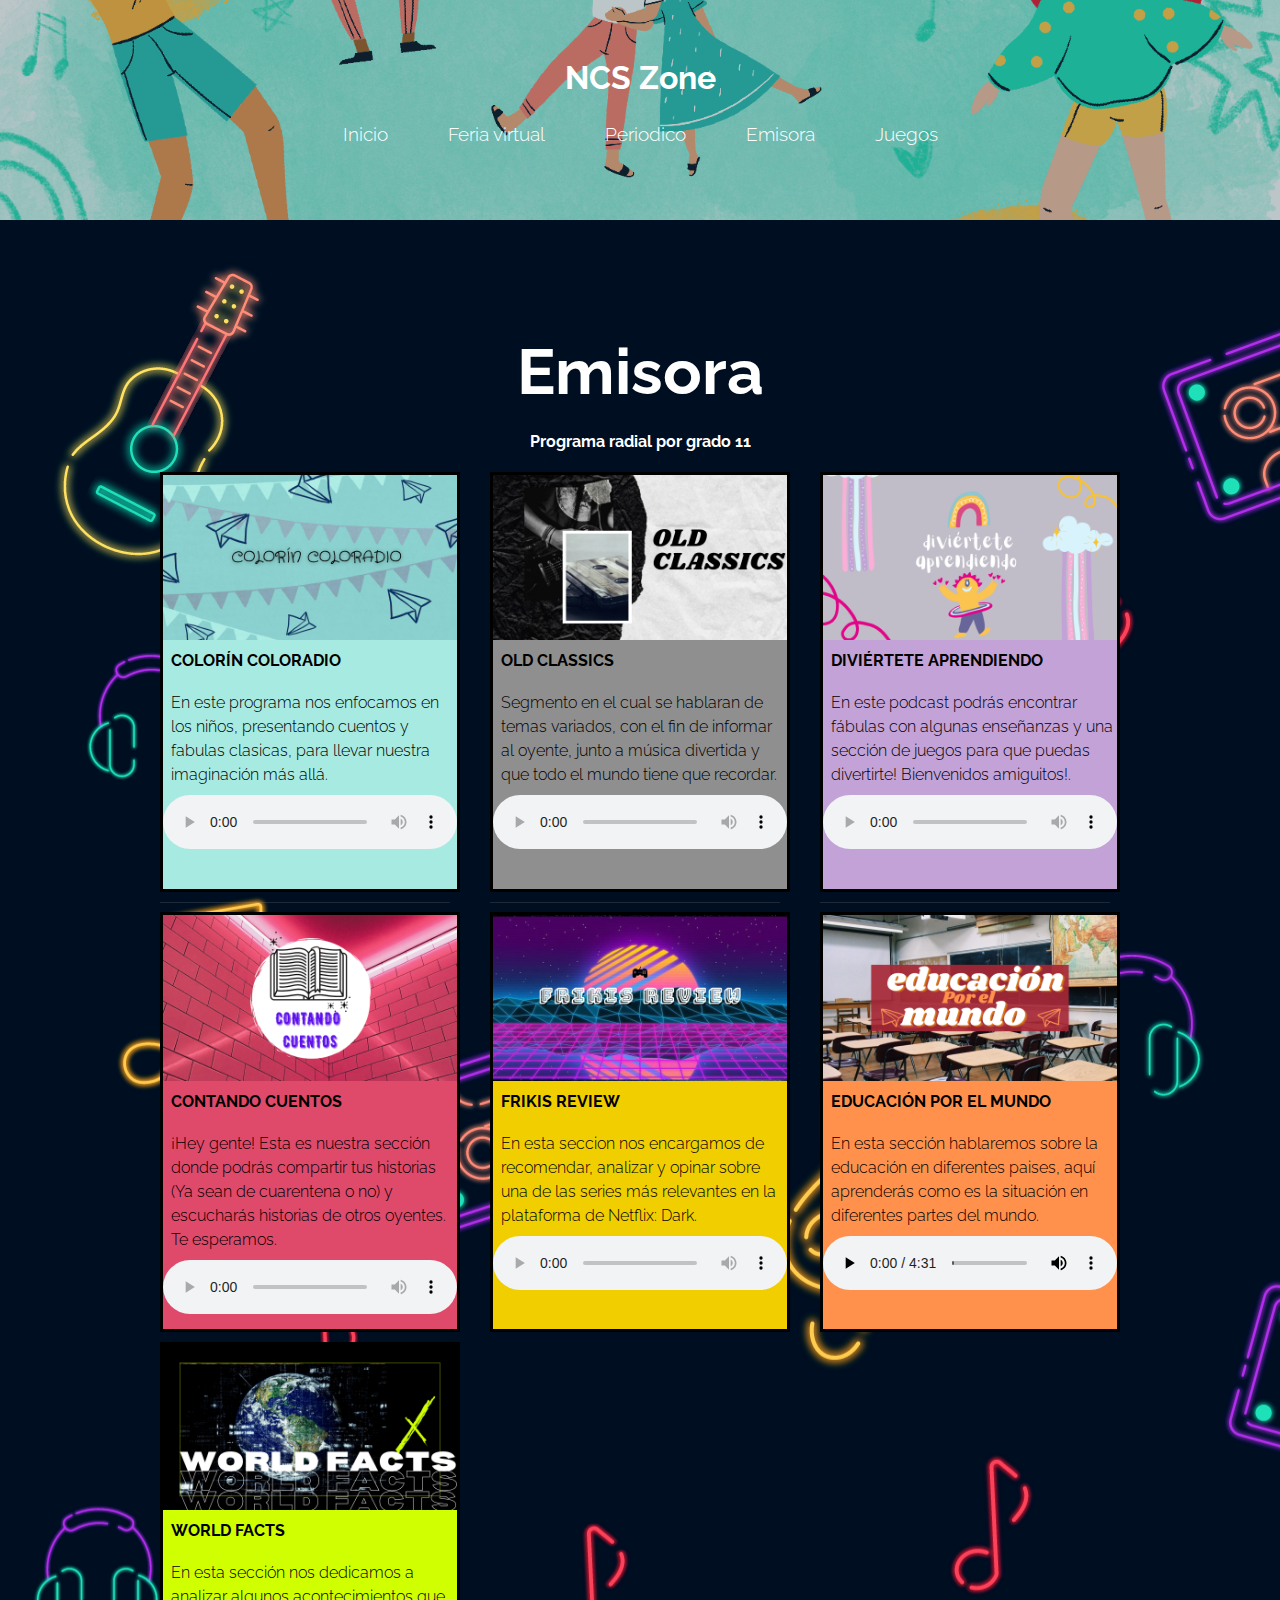
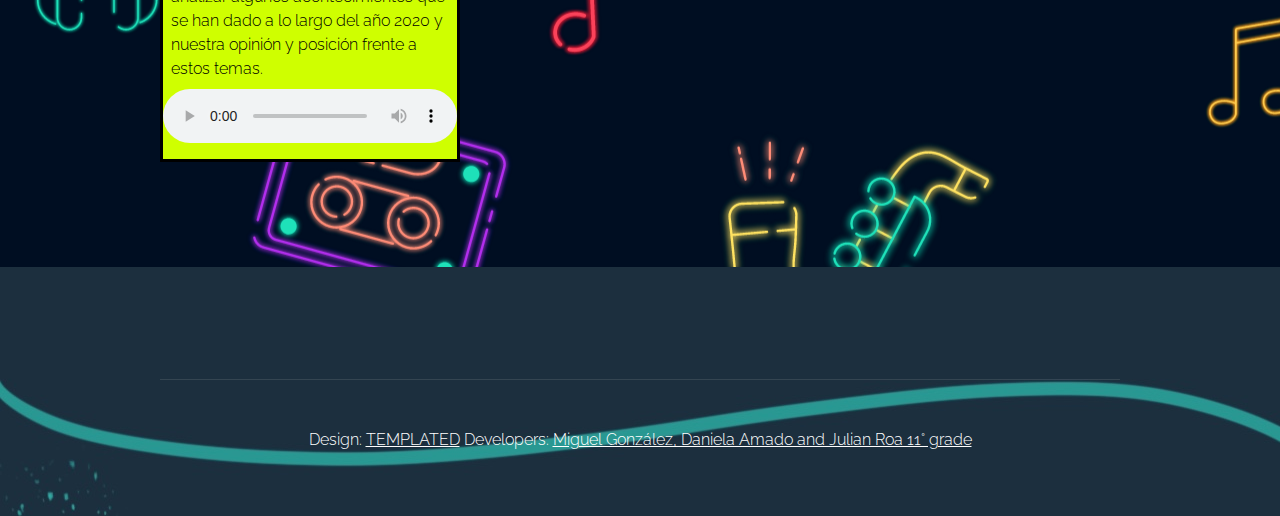
==== commit 9f7af94e: "cambié el orden de los podcasts" ====
--- a/emisora.html
+++ b/emisora.html
@@ -58,17 +58,7 @@
                                                    <section class="6u" style="width:330px;">
                                                       <ul class="default">
                                                          <li>
-                                                            <div style="background:#f0ce00; width:300px; height:420px; border: 3px solid; color: black;">
-								    <img src="images/podcast1.png" style="width:294px">
-                                                                    <h5 style="margin:0 0 1em 0.5em;">FRIKIS REVIEW</h5>
-                                                                    <p style="margin:0 0 0.5em 0.5em;">En esta seccion nos encargamos de recomendar, analizar y opinar sobre una de las series más relevantes en la plataforma de Netflix: Dark.</p>
-                                                                    <audio controls="" style="width:294px;">
-                                                                       <source src="audios/frikis-review.mp3" type="audio/mp3">
-                                                                    </audio>
-						            </div>
-                                                         </li>
-                                                         <li>
-                                                            <div style="background:#a7eae1; width:300px; height:420px; border: 3px solid; color: black;">
+						            <div style="background:#a7eae1; width:300px; height:420px; border: 3px solid; color: black;">
 								    <img src="images/podcast4.png" style="width:294px">
                                                                     <h5 style="margin:0 0 1em 0.5em;">COLORÍN COLORADIO</h5>
                                                                     <p style="margin:0 0 0.5em 0.5em;">En este programa nos enfocamos en los niños, presentando cuentos y fabulas clasicas, para llevar nuestra imaginación más allá.</p>
@@ -77,22 +67,8 @@
                                                                     </audio>
 						            </div>
                                                          </li>
-                                                      </ul>
-                                                   </section>
-                                                   <section class="6u" style="width:330px;">
-                                                      <ul class="default">
                                                          <li>
-                                                            <div style="background:#c2a2d7; width:300px; height:420px; border: 3px solid; color: black;">
-								    <img src="images/podcast2.png" style="width:294px">
-                                                                    <h5 style="margin:0 0 1em 0.5em;">DIVIÉRTETE APRENDIENDO</h5>
-                                                                    <p style="margin:0 0 0.5em 0.5em;">En este podcast podrás encontrar fábulas con algunas enseñanzas y una sección de juegos para que puedas divertirte! Bienvenidos amiguitos!.</p>
-                                                                    <audio controls="" style="width:294px;">
-                                                                       <source src="audios/diviertete-aprendiendo.mp3" type="audio/mp3">
-                                                                    </audio>
-						            </div>
-                                                         </li>
-                                                         <li>
-                                                            <div style="background:#df496a; width:300px; height:420px; border: 3px solid; color: black;">
+						            <div style="background:#df496a; width:300px; height:420px; border: 3px solid; color: black;">
 								    <img src="images/podcast5.png" style="width:294px">
                                                                     <h5 style="margin:0 0 1em 0.5em;">CONTANDO CUENTOS</h5>
                                                                     <p style="margin:0 0 0.5em 0.5em;">¡Hey gente! Esta es nuestra sección donde podrás compartir tus historias (Ya sean de cuarentena o no)  y escucharás historias de otros oyentes. Te esperamos.</p>
@@ -106,7 +82,7 @@
                                                    <section class="6u" style="width:330px;">
                                                       <ul class="default">
                                                          <li>
-                                                            <div style="background:#8f8f8f; width:300px; height:420px; border: 3px solid; color: black;">
+							    <div style="background:#8f8f8f; width:300px; height:420px; border: 3px solid; color: black;">
 								    <img src="images/podcast3.png" style="width:294px">
                                                                     <h5 style="margin:0 0 1em 0.5em;">OLD CLASSICS</h5>
                                                                     <p style="margin:0 0 0.5em 0.5em;">Segmento en el cual se hablaran de temas variados, con el fin de informar al oyente, junto a música divertida y que todo el mundo tiene que recordar.</p>
@@ -116,12 +92,12 @@
 						            </div>
                                                          </li>
                                                          <li>
-                                                            <div style="background:#cfff00; width:300px; height:420px; border: 3px solid; color: black;">
-								    <img src="images/podcast6.png" style="width:294px">
-                                                                    <h5 style="margin:0 0 1em 0.5em;">WORLD FACTS</h5>
-                                                                    <p style="margin:0 0 0.5em 0.5em;">En esta sección nos dedicamos a analizar algunos acontecimientos que se han dado a lo largo del año 2020 y nuestra opinión y posición frente a estos temas.</p>
+                                                            <div style="background:#f0ce00; width:300px; height:420px; border: 3px solid; color: black;">
+								    <img src="images/podcast1.png" style="width:294px">
+                                                                    <h5 style="margin:0 0 1em 0.5em;">FRIKIS REVIEW</h5>
+                                                                    <p style="margin:0 0 0.5em 0.5em;">En esta seccion nos encargamos de recomendar, analizar y opinar sobre una de las series más relevantes en la plataforma de Netflix: Dark.</p>
                                                                     <audio controls="" style="width:294px;">
-                                                                       <source src="audios/world-facts.mp3" type="audio/mp3">
+                                                                       <source src="audios/frikis-review.mp3" type="audio/mp3">
                                                                     </audio>
 						            </div>
                                                          </li>
@@ -130,12 +106,36 @@
                                                    <section class="6u" style="width:330px;">
                                                       <ul class="default">
                                                          <li>
+							    <div style="background:#c2a2d7; width:300px; height:420px; border: 3px solid; color: black;">
+								    <img src="images/podcast2.png" style="width:294px">
+                                                                    <h5 style="margin:0 0 1em 0.5em;">DIVIÉRTETE APRENDIENDO</h5>
+                                                                    <p style="margin:0 0 0.5em 0.5em;">En este podcast podrás encontrar fábulas con algunas enseñanzas y una sección de juegos para que puedas divertirte! Bienvenidos amiguitos!.</p>
+                                                                    <audio controls="" style="width:294px;">
+                                                                       <source src="audios/diviertete-aprendiendo.mp3" type="audio/mp3">
+                                                                    </audio>
+						            </div>
+                                                         </li>
+                                                         <li>
                                                             <div style="background:#ff914d; width:300px; height:420px; border: 3px solid; color: black;">
 								    <img src="images/world.png" style="width:294px">
                                                                     <h5 style="margin:0 0 1em 0.5em;">EDUCACIÓN POR EL MUNDO</h5>
                                                                     <p style="margin:0 0 0.5em 0.5em;">En esta sección hablaremos sobre la educación en diferentes paises, aquí  aprenderás como es la situación en diferentes partes del mundo.</p>
                                                                     <audio controls="" style="width:294px;">
                                                                        <source src="audios/laura.mp3" type="audio/mp3">
+                                                                    </audio>
+						            </div>
+                                                         </li>
+                                                      </ul>
+                                                   </section>
+                                                   <section class="6u" style="width:330px;">
+                                                      <ul class="default">
+                                                         <li>
+							    <div style="background:#cfff00; width:300px; height:420px; border: 3px solid; color: black;">
+								    <img src="images/podcast6.png" style="width:294px">
+                                                                    <h5 style="margin:0 0 1em 0.5em;">WORLD FACTS</h5>
+                                                                    <p style="margin:0 0 0.5em 0.5em;">En esta sección nos dedicamos a analizar algunos acontecimientos que se han dado a lo largo del año 2020 y nuestra opinión y posición frente a estos temas.</p>
+                                                                    <audio controls="" style="width:294px;">
+                                                                       <source src="audios/world-facts.mp3" type="audio/mp3">
                                                                     </audio>
 						            </div>
                                                          </li>
